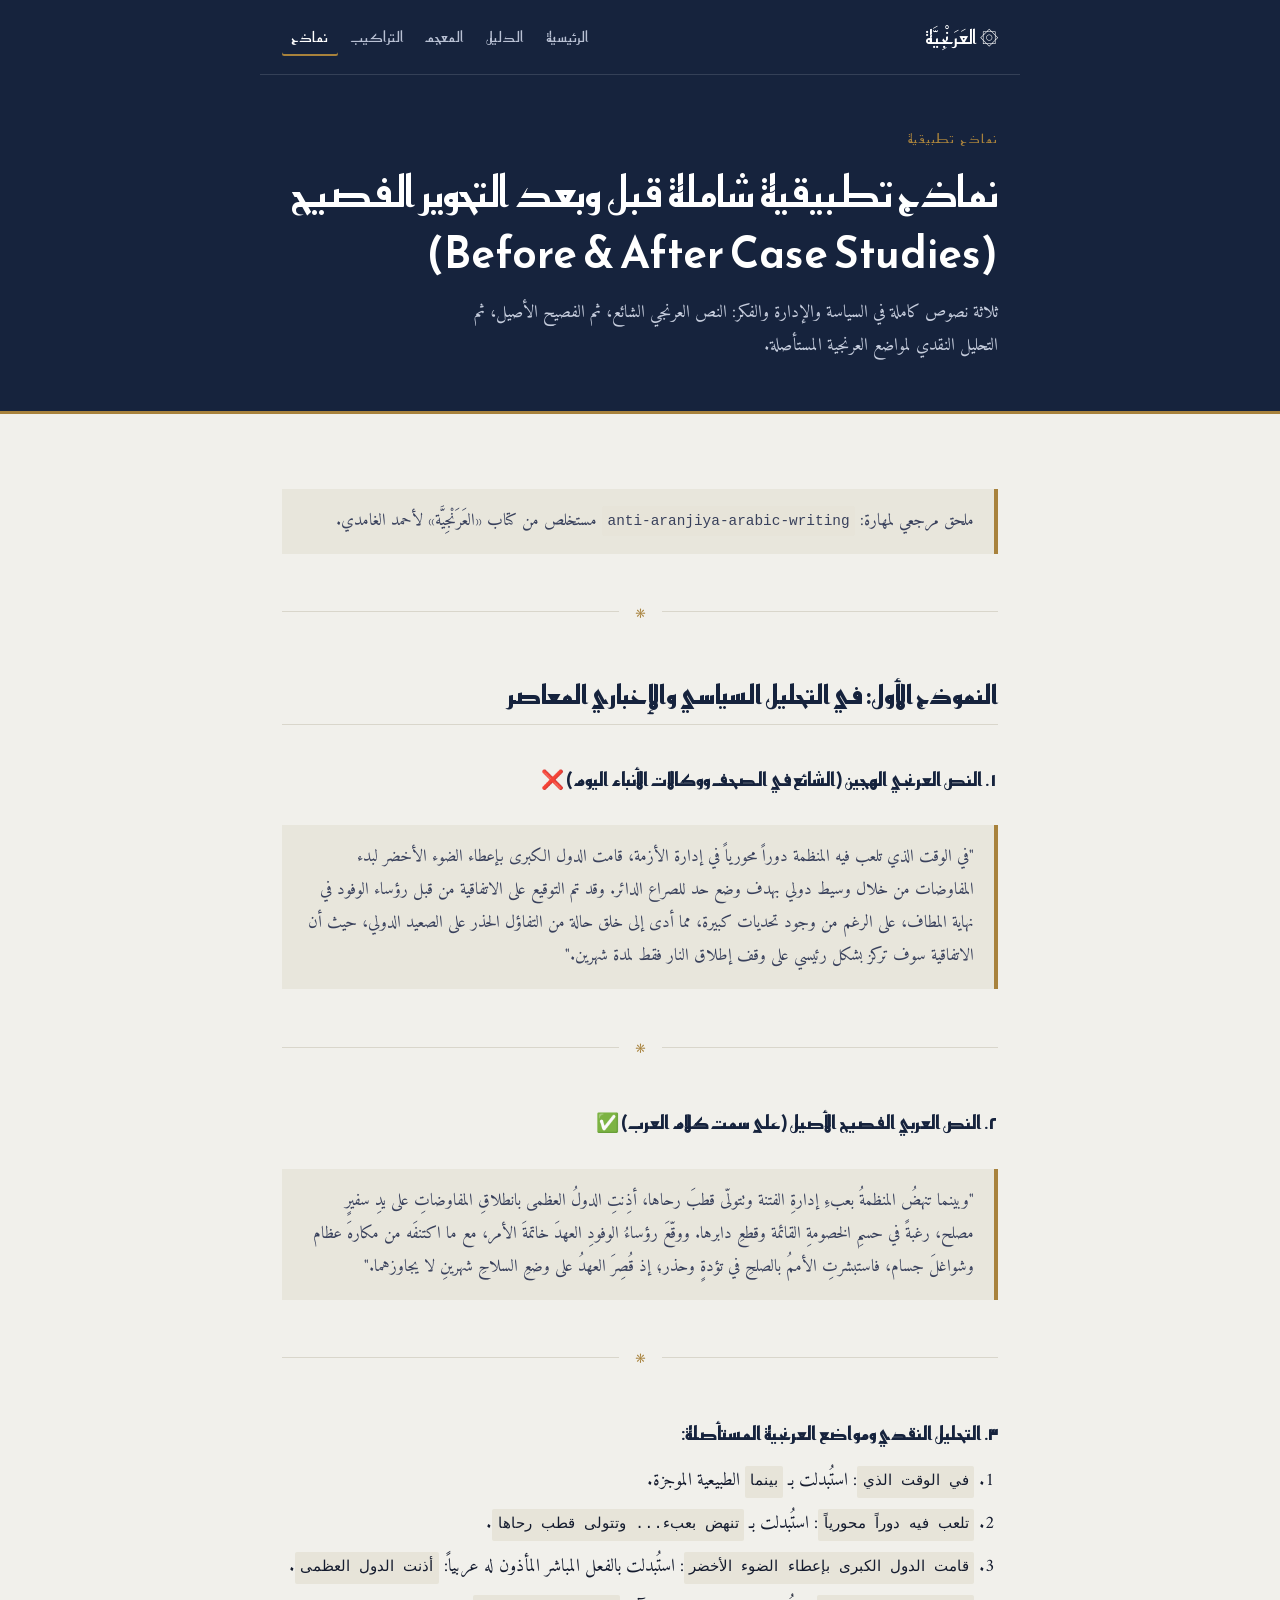
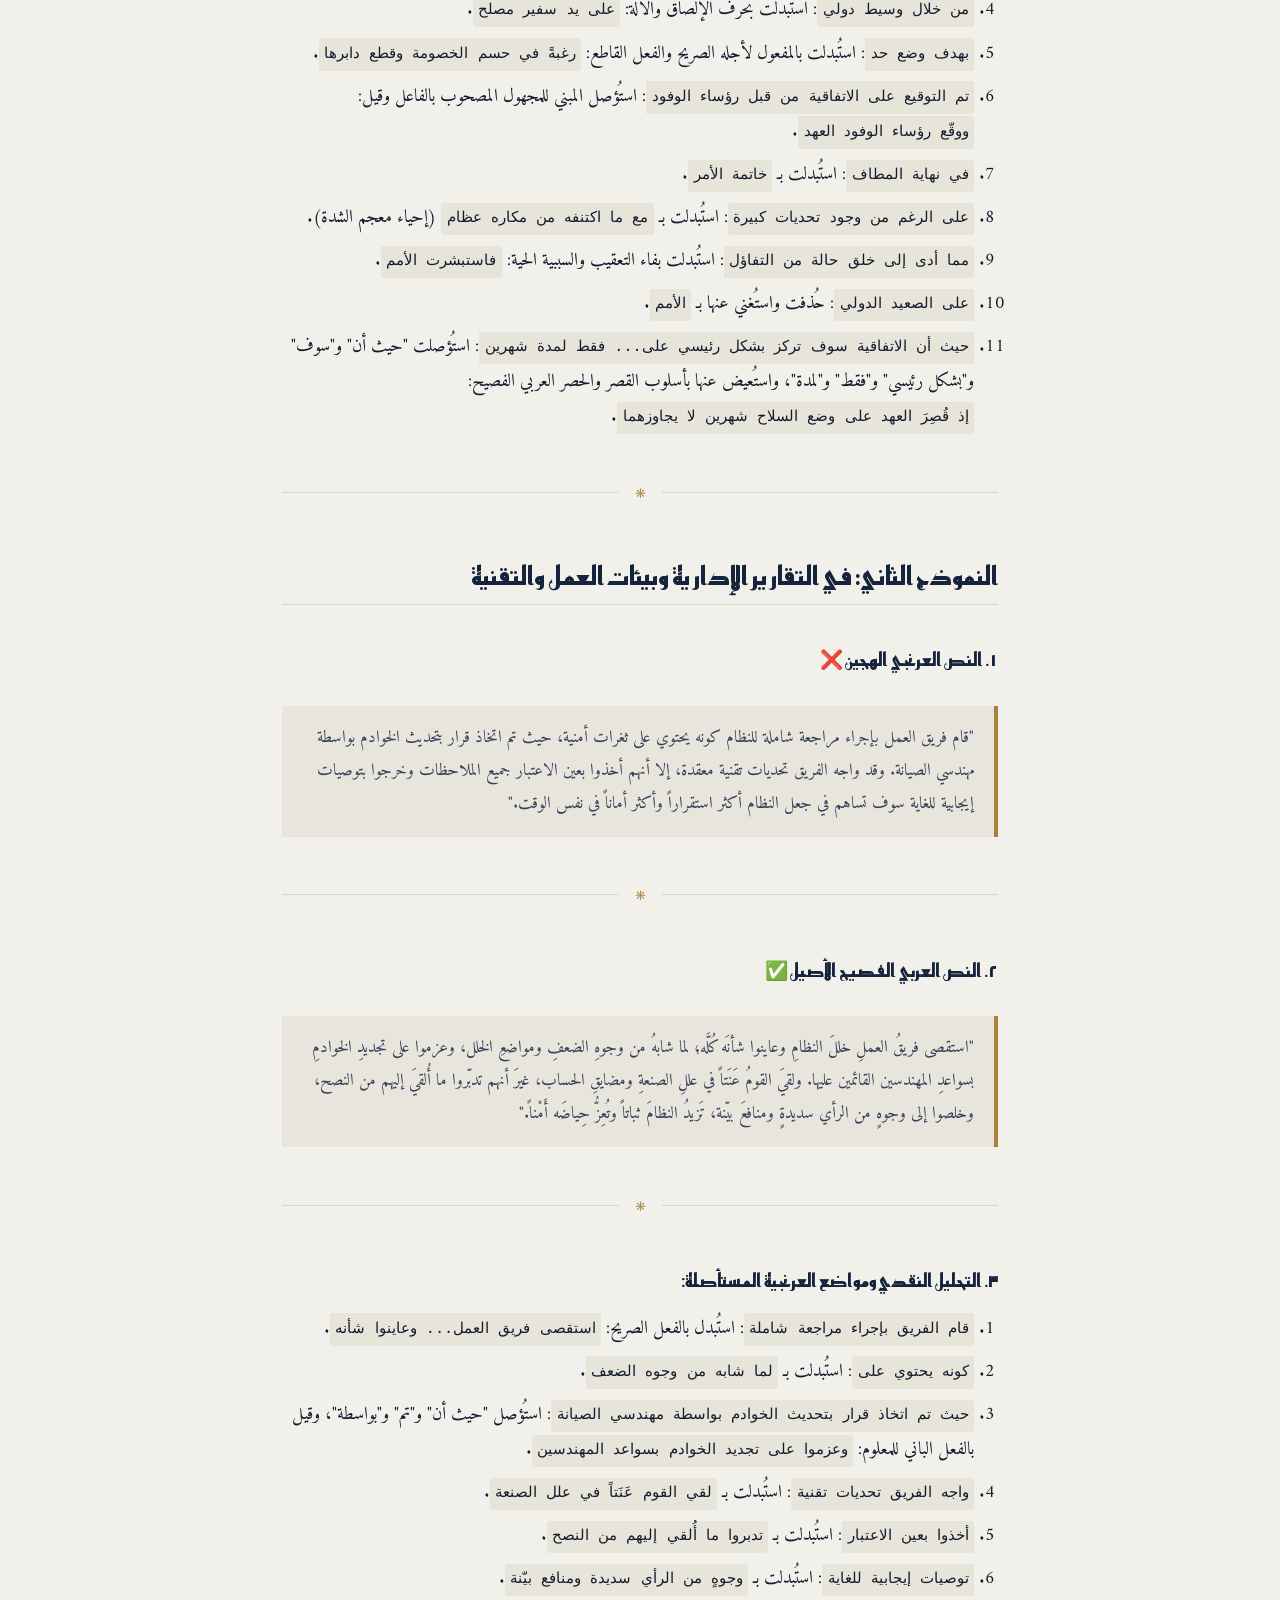
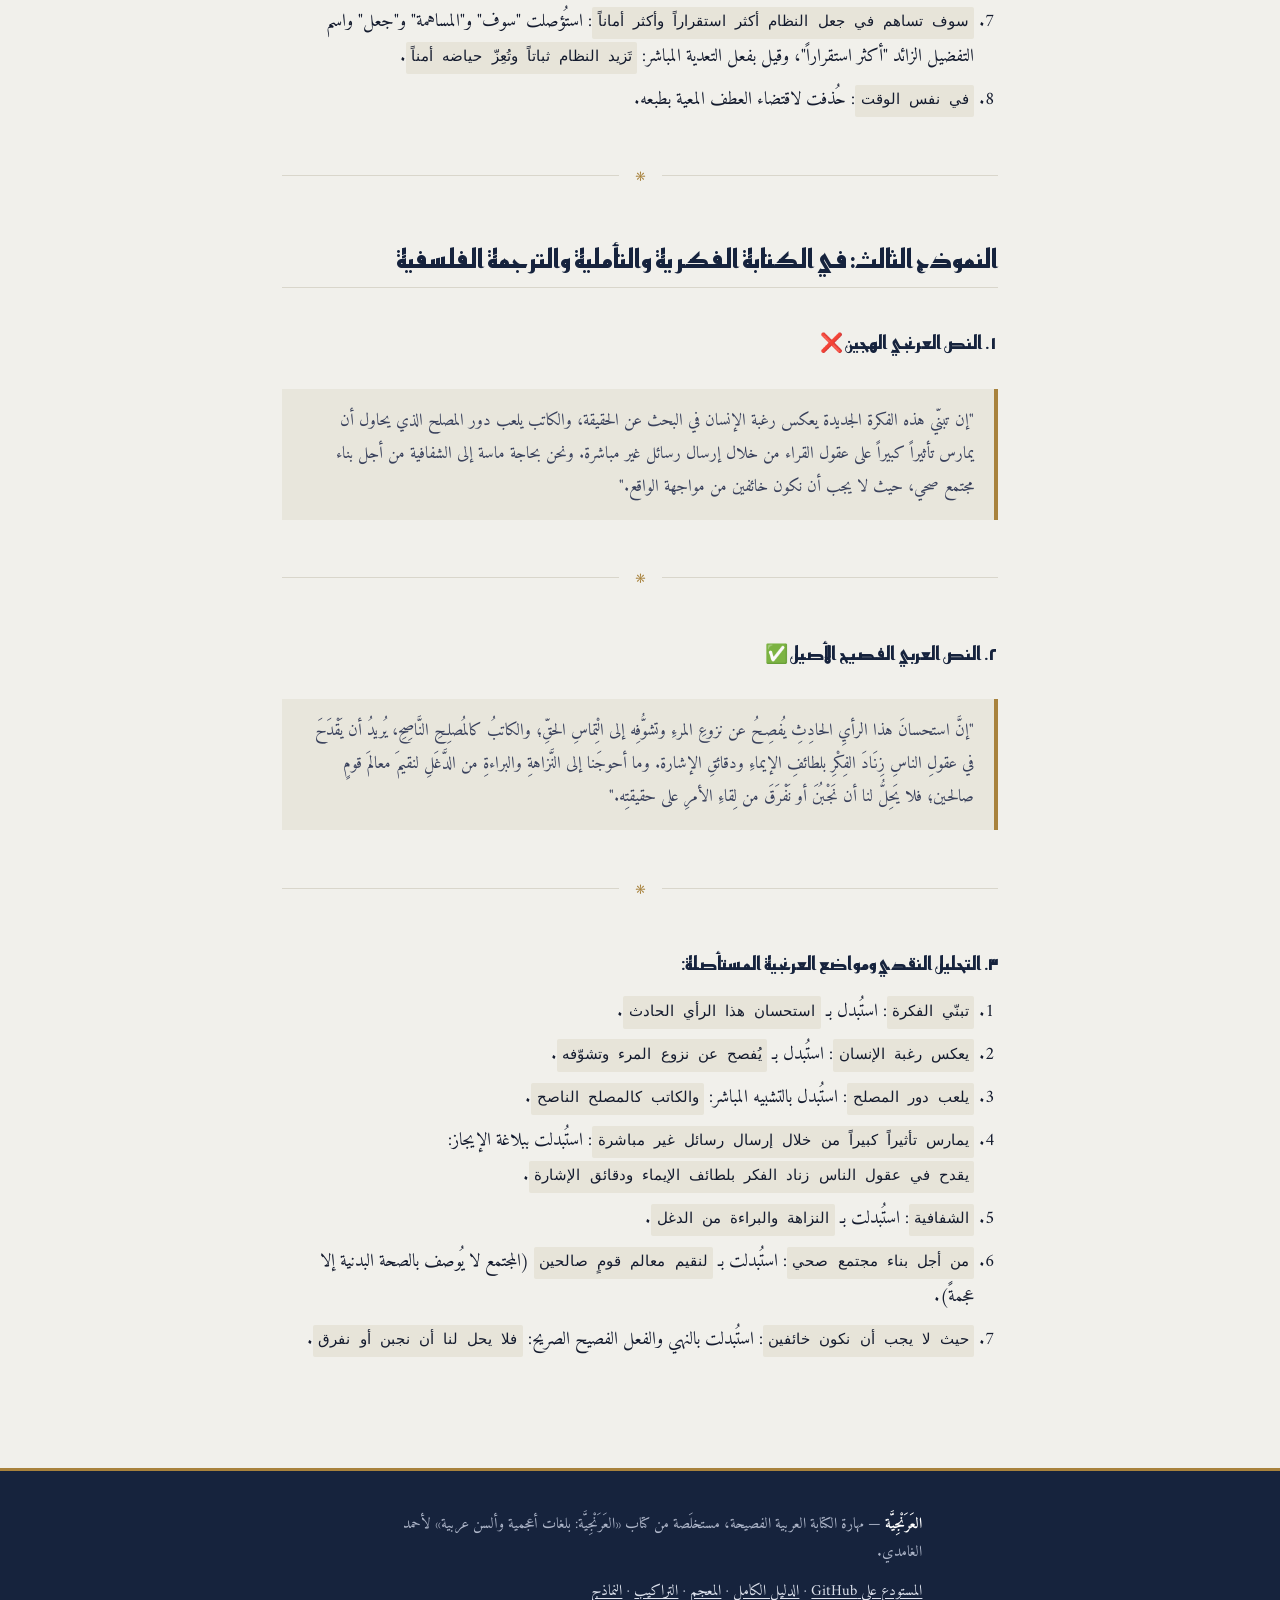
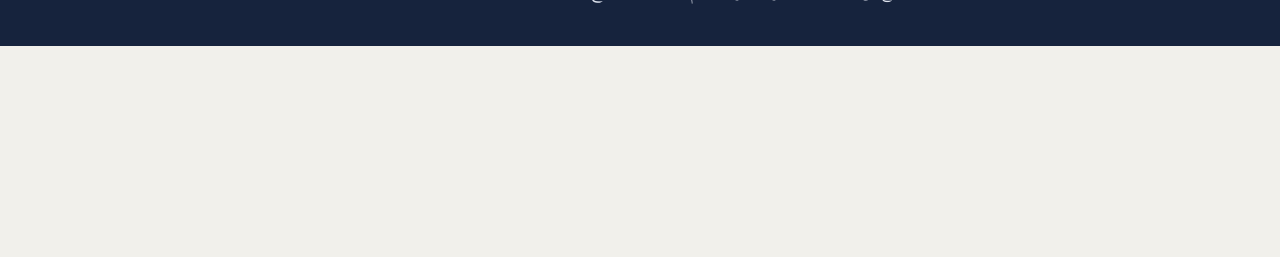
==== docs/before-after.html @ 6b15a84c "feat: add GitHub Pages reference site under docs/ for search discovery Adds index, guide, vocabulary" ====
<!DOCTYPE html>
<html lang="ar" dir="rtl">
<head>
<meta charset="utf-8">
<meta name="viewport" content="width=device-width, initial-scale=1">
<title>نماذج قبل وبعد: تحرير النص العربي من العرنجية</title>
<meta name="description" content="ثلاثة نماذج تطبيقية كاملة — في التحليل السياسي، والتقارير الإدارية، والكتابة الفكرية — تعرض النص العرنجي ثم الفصيح ثم التحليل النقدي لمواضع العرنجية.">
<link rel="canonical" href="https://specailm5.github.io/anti-aranjiya-skill/before-after.html">
<meta name="robots" content="index,follow,max-snippet:-1,max-image-preview:large">
<meta name="author" content="Saif hassan">
<meta property="og:type" content="article">
<meta property="og:site_name" content="العَرَنْجِيَّة — مهارة الكتابة العربية الفصيحة">
<meta property="og:locale" content="ar_AR">
<meta property="og:title" content="نماذج قبل وبعد: تحرير النص العربي من العرنجية">
<meta property="og:description" content="ثلاثة نماذج تطبيقية كاملة — في التحليل السياسي، والتقارير الإدارية، والكتابة الفكرية — تعرض النص العرنجي ثم الفصيح ثم التحليل النقدي لمواضع العرنجية.">
<meta property="og:url" content="https://specailm5.github.io/anti-aranjiya-skill/before-after.html">
<meta name="twitter:card" content="summary">
<meta name="twitter:title" content="نماذج قبل وبعد: تحرير النص العربي من العرنجية">
<meta name="twitter:description" content="ثلاثة نماذج تطبيقية كاملة — في التحليل السياسي، والتقارير الإدارية، والكتابة الفكرية — تعرض النص العرنجي ثم الفصيح ثم التحليل النقدي لمواضع العرنجية.">
<link rel="icon" href="favicon.svg" type="image/svg+xml">
<link rel="preconnect" href="https://fonts.googleapis.com">
<link rel="preconnect" href="https://fonts.gstatic.com" crossorigin>
<link rel="stylesheet" href="https://fonts.googleapis.com/css2?family=Amiri:ital,wght@0,400;0,700;1,400&family=Reem+Kufi:wght@400;600&display=swap">
<link rel="stylesheet" href="style.css">
<script type="application/ld+json">{"@context":"https://schema.org","@graph":[{"@type":"Article","@id":"https://specailm5.github.io/anti-aranjiya-skill/before-after.html#article","headline":"نماذج تطبيقية شاملة قبل وبعد التحوير الفصيح (Before &amp; After Case Studies)","description":"نماذج تطبيقية قبل وبعد التحوير الفصيح.","inLanguage":"ar","isPartOf":{"@id":"https://specailm5.github.io/anti-aranjiya-skill/#site"},"mainEntityOfPage":"https://specailm5.github.io/anti-aranjiya-skill/before-after.html","author":{"@type":"Person","name":"Saif hassan"},"about":["العرنجية","Arabic writing","Arabic calques"]},{"@type":"BreadcrumbList","itemListElement":[{"@type":"ListItem","position":1,"name":"الرئيسية","item":"https://specailm5.github.io/anti-aranjiya-skill/"},{"@type":"ListItem","position":2,"name":"نماذج","item":"https://specailm5.github.io/anti-aranjiya-skill/before-after.html"}]}]}</script>
</head>
<body>
<a class="skip" href="#main">تخطَّ إلى المتن</a>
<header class="top">
<div class="wrap bar">
<a class="brand" href="index.html">۞ العَرَنْجِيَّة</a>
<nav>
<a href="index.html">الرئيسية</a>
<a href="guide.html">الدليل</a>
<a href="vocabulary.html">المعجم</a>
<a href="stylistic-patterns.html">التراكيب</a>
<a href="before-after.html" aria-current="page">نماذج</a>
</nav>
</div>
<div class="wrap hero">
<p class="eyebrow">نماذج تطبيقية</p>
<h1>نماذج تطبيقية شاملة قبل وبعد التحوير الفصيح (Before &amp; After Case Studies)</h1>
<p class="lede">ثلاثة نصوص كاملة في السياسة والإدارة والفكر: النص العرنجي الشائع، ثم الفصيح الأصيل، ثم التحليل النقدي لمواضع العرنجية المستأصلة.</p>
</div>
</header>
<main id="main">
<div class="wrap">
<div class="prose"><blockquote>ملحق مرجعي لمهارة: <code>anti-aranjiya-arabic-writing</code> مستخلص من كتاب «العَرَنْجِيَّة» لأحمد الغامدي.</blockquote>
<div class="orn" aria-hidden="true">۞</div>
<h2 id="النموذج-الأول-في-التحليل-السياسي-والإخباري-المعاصر">النموذج الأول: في التحليل السياسي والإخباري المعاصر</h2>
<h3 id="١-النص-العرنجي-الهجين-الشائع-في-الصحف-ووكالات-الأنباء-اليوم">١. النص العرنجي الهجين (الشائع في الصحف ووكالات الأنباء اليوم) ❌</h3>
<blockquote>&quot;في الوقت الذي تلعب فيه المنظمة دوراً محورياً في إدارة الأزمة، قامت الدول الكبرى بإعطاء الضوء الأخضر لبدء المفاوضات من خلال وسيط دولي بهدف وضع حد للصراع الدائر. وقد تم التوقيع على الاتفاقية من قبل رؤساء الوفود في نهاية المطاف، على الرغم من وجود تحديات كبيرة، مما أدى إلى خلق حالة من التفاؤل الحذر على الصعيد الدولي، حيث أن الاتفاقية سوف تركز بشكل رئيسي على وقف إطلاق النار فقط لمدة شهرين.&quot;</blockquote>
<div class="orn" aria-hidden="true">۞</div>
<h3 id="٢-النص-العربي-الفصيح-الأصيل-على-سمت-كلام-العرب">٢. النص العربي الفصيح الأصيل (على سمت كلام العرب) ✅</h3>
<blockquote>&quot;وبينما تنهضُ المنظمةُ بعبءِ إدارةِ الفتنة وتتولّى قطبَ رحاها، أذِنتِ الدولُ العظمى بانطلاقِ المفاوضاتِ على يدِ سفيرٍ مصلح، رغبةً في حسمِ الخصومةِ القائمة وقطعِ دابرها. ووقّعَ رؤساءُ الوفودِ العهدَ خاتمةَ الأمر، مع ما اكتنفَه من مكارهَ عظام وشواغلَ جسام، فاستبشرتِ الأممُ بالصلحِ في تؤدةٍ وحذر؛ إذ قُصِرَ العهدُ على وضعِ السلاحِ شهرينِ لا يجاوزهما.&quot;</blockquote>
<div class="orn" aria-hidden="true">۞</div>
<h3 id="٣-التحليل-النقدي-ومواضع-العرنجية-المستأصلة">٣. التحليل النقدي ومواضع العرنجية المستأصلة:</h3>
<ol><li><code>في الوقت الذي</code>: استُبدلت بـ <code>بينما</code> الطبيعية الموجزة.</li><li><code>تلعب فيه دوراً محورياً</code>: استُبدلت بـ <code>تنهض بعبء... وتتولى قطب رحاها</code>.</li><li><code>قامت الدول الكبرى بإعطاء الضوء الأخضر</code>: استُبدلت بالفعل المباشر المأذون له عربياً: <code>أذنت الدول العظمى</code>.</li><li><code>من خلال وسيط دولي</code>: استُبدلت بحرف الإلصاق والآلة: <code>على يد سفير مصلح</code>.</li><li><code>بهدف وضع حد</code>: استُبدلت بالمفعول لأجله الصريح والفعل القاطع: <code>رغبةً في حسم الخصومة وقطع دابرها</code>.</li><li><code>تم التوقيع على الاتفاقية من قبل رؤساء الوفود</code>: استُؤصل المبني للمجهول المصحوب بالفاعل وقيل: <code>ووقّع رؤساء الوفود العهد</code>.</li><li><code>في نهاية المطاف</code>: استُبدلت بـ <code>خاتمة الأمر</code>.</li><li><code>على الرغم من وجود تحديات كبيرة</code>: استُبدلت بـ <code>مع ما اكتنفه من مكاره عظام</code> (إحياء معجم الشدة).</li><li><code>مما أدى إلى خلق حالة من التفاؤل</code>: استُبدلت بفاء التعقيب والسببية الحية: <code>فاستبشرت الأمم</code>.</li><li><code>على الصعيد الدولي</code>: حُذفت واستُغني عنها بـ <code>الأمم</code>.</li><li><code>حيث أن الاتفاقية سوف تركز بشكل رئيسي على... فقط لمدة شهرين</code>: استُؤصلت &quot;حيث أن&quot; و&quot;سوف&quot; و&quot;بشكل رئيسي&quot; و&quot;فقط&quot; و&quot;لمدة&quot;، واستُعيض عنها بأسلوب القصر والحصر العربي الفصيح: <code>إذ قُصِرَ العهد على وضع السلاح شهرين لا يجاوزهما</code>.</li></ol>
<div class="orn" aria-hidden="true">۞</div>
<h2 id="النموذج-الثاني-في-التقارير-الإدارية-وبيئات-العمل-والتقنية">النموذج الثاني: في التقارير الإدارية وبيئات العمل والتقنية</h2>
<h3 id="١-النص-العرنجي-الهجين">١. النص العرنجي الهجين ❌</h3>
<blockquote>&quot;قام فريق العمل بإجراء مراجعة شاملة للنظام كونه يحتوي على ثغرات أمنية، حيث تم اتخاذ قرار بتحديث الخوادم بواسطة مهندسي الصيانة. وقد واجه الفريق تحديات تقنية معقدة، إلا أنهم أخذوا بعين الاعتبار جميع الملاحظات وخرجوا بتوصيات إيجابية للغاية سوف تساهم في جعل النظام أكثر استقراراً وأكثر أماناً في نفس الوقت.&quot;</blockquote>
<div class="orn" aria-hidden="true">۞</div>
<h3 id="٢-النص-العربي-الفصيح-الأصيل">٢. النص العربي الفصيح الأصيل ✅</h3>
<blockquote>&quot;استقصى فريقُ العملِ خللَ النظامِ وعاينوا شأنَه كُلَّه؛ لما شابهُ من وجوهِ الضعفِ ومواضعِ الخلل، وعزموا على تجديدِ الخوادمِ بسواعدِ المهندسين القائمين عليها. ولقيَ القومُ عَنَتاً في عللِ الصنعةِ ومضايقِ الحساب، غيرَ أنهم تدبّروا ما أُلقيَ إليهم من النصح، وخلصوا إلى وجوهٍ من الرأي سديدةٍ ومنافعَ بيّنة، تَزيدُ النظامَ ثباتاً وتُعِزُّ حِياضَه أَمْناً.&quot;</blockquote>
<div class="orn" aria-hidden="true">۞</div>
<h3 id="٣-التحليل-النقدي-ومواضع-العرنجية-المستأصلة-2">٣. التحليل النقدي ومواضع العرنجية المستأصلة:</h3>
<ol><li><code>قام الفريق بإجراء مراجعة شاملة</code>: استُبدل بالفعل الصريح: <code>استقصى فريق العمل... وعاينوا شأنه</code>.</li><li><code>كونه يحتوي على</code>: استُبدلت بـ <code>لما شابه من وجوه الضعف</code>.</li><li><code>حيث تم اتخاذ قرار بتحديث الخوادم بواسطة مهندسي الصيانة</code>: استُؤصل &quot;حيث أن&quot; و&quot;تم&quot; و&quot;بواسطة&quot;، وقيل بالفعل الباني للمعلوم: <code>وعزموا على تجديد الخوادم بسواعد المهندسين</code>.</li><li><code>واجه الفريق تحديات تقنية</code>: استُبدلت بـ <code>لقي القوم عَنَتاً في علل الصنعة</code>.</li><li><code>أخذوا بعين الاعتبار</code>: استُبدلت بـ <code>تدبروا ما أُلقي إليهم من النصح</code>.</li><li><code>توصيات إيجابية للغاية</code>: استُبدلت بـ <code>وجوهٍ من الرأي سديدة ومنافع بيّنة</code>.</li><li><code>سوف تساهم في جعل النظام أكثر استقراراً وأكثر أماناً</code>: استُؤصلت &quot;سوف&quot; و&quot;المساهمة&quot; و&quot;جعل&quot; واسم التفضيل الزائد &quot;أكثر استقراراً&quot;، وقيل بفعل التعدية المباشر: <code>تَزيد النظام ثباتاً وتُعِزّ حياضه أمناً</code>.</li><li><code>في نفس الوقت</code>: حُذفت لاقتضاء العطف المعية بطبعه.</li></ol>
<div class="orn" aria-hidden="true">۞</div>
<h2 id="النموذج-الثالث-في-الكتابة-الفكرية-والتأملية-والترجمة-الفلسفي">النموذج الثالث: في الكتابة الفكرية والتأملية والترجمة الفلسفية</h2>
<h3 id="١-النص-العرنجي-الهجين-2">١. النص العرنجي الهجين ❌</h3>
<blockquote>&quot;إن تبنّي هذه الفكرة الجديدة يعكس رغبة الإنسان في البحث عن الحقيقة، والكاتب يلعب دور المصلح الذي يحاول أن يمارس تأثيراً كبيراً على عقول القراء من خلال إرسال رسائل غير مباشرة. ونحن بحاجة ماسة إلى الشفافية من أجل بناء مجتمع صحي، حيث لا يجب أن نكون خائفين من مواجهة الواقع.&quot;</blockquote>
<div class="orn" aria-hidden="true">۞</div>
<h3 id="٢-النص-العربي-الفصيح-الأصيل-2">٢. النص العربي الفصيح الأصيل ✅</h3>
<blockquote>&quot;إنَّ استحسانَ هذا الرأيِ الحادِثِ يُفصِحُ عن نزوعِ المرءِ وتشوُّفِه إلى الْتِماسِ الحقِّ؛ والكاتبُ كالمُصلِحِ النَّاصِحِ، يُريدُ أن يَقْدَحَ في عقولِ الناسِ زِنَادَ الفِكْرِ بلطائفِ الإيماءِ ودقائقِ الإشارة. وما أحوجَنا إلى النَّزاهةِ والبراءةِ من الدَّغَلِ لنقيمَ معالمَ قومٍ صالحين؛ فلا يَحِلُّ لنا أن نَجْبُنَ أو نَفْرَقَ من لِقاءِ الأمرِ على حقيقتِه.&quot;</blockquote>
<div class="orn" aria-hidden="true">۞</div>
<h3 id="٣-التحليل-النقدي-ومواضع-العرنجية-المستأصلة-3">٣. التحليل النقدي ومواضع العرنجية المستأصلة:</h3>
<ol><li><code>تبنّي الفكرة</code>: استُبدل بـ <code>استحسان هذا الرأي الحادث</code>.</li><li><code>يعكس رغبة الإنسان</code>: استُبدل بـ <code>يُفصح عن نزوع المرء وتشوّفه</code>.</li><li><code>يلعب دور المصلح</code>: استُبدل بالتشبيه المباشر: <code>والكاتب كالمصلح الناصح</code>.</li><li><code>يمارس تأثيراً كبيراً من خلال إرسال رسائل غير مباشرة</code>: استُبدلت ببلاغة الإيجاز: <code>يقدح في عقول الناس زناد الفكر بلطائف الإيماء ودقائق الإشارة</code>.</li><li><code>الشفافية</code>: استُبدلت بـ <code>النزاهة والبراءة من الدغل</code>.</li><li><code>من أجل بناء مجتمع صحي</code>: استُبدلت بـ <code>لنقيم معالم قومٍ صالحين</code> (المجتمع لا يُوصف بالصحة البدنية إلا عجمةً).</li><li><code>حيث لا يجب أن نكون خائفين</code>: استُبدلت بالنهي والفعل الفصيح الصريح: <code>فلا يحل لنا أن نجبن أو نفرق</code>.</li></ol></div>
</div>
</main>
<footer>
<div class="wrap foot">
<p><strong>العَرَنْجِيَّة</strong> — مهارة الكتابة العربية الفصيحة، مستخلَصة من كتاب «العَرَنْجِيَّة: بلغات أعجمية وألسن عربية» لأحمد الغامدي.</p>
<p><a href="https://github.com/specailm5/anti-aranjiya-skill">المستودع على GitHub</a> · <a href="guide.html">الدليل الكامل</a> · <a href="vocabulary.html">المعجم</a> · <a href="stylistic-patterns.html">التراكيب</a> · <a href="before-after.html">النماذج</a></p>
</div>
</footer>
</body>
</html>
---- docs/style.css ----
:root{--ink:#141B2E;--ink2:#39415C;--paper:#F1F0EB;--card:#FBFAF6;--lapis:#16233D;--rubric:#9B2C22;--gold:#A8823C;--rule:#D9D6CB}
*,*::before,*::after{box-sizing:border-box}
html{-webkit-text-size-adjust:100%;scroll-behavior:smooth}
body{margin:0;background:var(--paper);color:var(--ink);font-family:'Amiri','Noto Naskh Arabic','Traditional Arabic',Georgia,serif;font-size:1.125rem;line-height:1.95}
.wrap{max-width:76ch;margin:0 auto;padding:0 1.35rem}
.top{background:var(--lapis);color:#E9ECF3;border-bottom:3px solid var(--gold)}
.bar{display:flex;align-items:center;justify-content:space-between;gap:1rem;flex-wrap:wrap;padding-top:1.15rem;padding-bottom:1.15rem;border-bottom:1px solid rgba(233,236,243,.14)}
.brand{font-family:'Reem Kufi',system-ui,sans-serif;font-size:1.2rem;color:#fff;text-decoration:none}
.bar nav{display:flex;gap:.15rem;flex-wrap:wrap}
.bar nav a{font-family:'Reem Kufi',system-ui,sans-serif;font-size:.9rem;color:#B9C1D4;text-decoration:none;padding:.3rem .6rem;border-radius:2px}
.bar nav a:hover{color:#fff;background:rgba(255,255,255,.09)}
.bar nav a[aria-current=page]{color:#fff;box-shadow:inset 0 -2px 0 var(--gold)}
.hero{padding:3.2rem 1.35rem 3rem}
.eyebrow{font-family:'Reem Kufi',system-ui,sans-serif;font-size:.78rem;letter-spacing:.14em;color:var(--gold);margin:0 0 .7rem;text-transform:uppercase}
.hero h1{font-family:'Reem Kufi',system-ui,sans-serif;font-size:clamp(1.7rem,4.4vw,2.7rem);line-height:1.4;margin:0 0 .8rem;color:#fff;font-weight:600}
.lede{font-size:1.1rem;color:#C6CDDD;margin:0;max-width:62ch;line-height:1.9}
.pair{display:flex;align-items:center;gap:1rem;flex-wrap:wrap;margin-top:1.9rem;font-size:clamp(1.15rem,2.6vw,1.5rem)}
.pair .side{display:inline-flex;align-items:center;gap:.55rem}
.pair del{color:#E9A79E;text-decoration-color:var(--rubric);text-decoration-thickness:2px}
.pair ins{color:#fff;font-weight:700;text-decoration:none}
.pair .arrow{color:var(--gold);font-size:1.15rem}
.tag{font-family:'Reem Kufi',system-ui,sans-serif;font-size:.64rem;letter-spacing:.09em;padding:.12rem .45rem;border:1px solid currentColor;border-radius:2px}
.tag-bad{color:#E9A79E}.tag-good{color:#D8C08A}
main{padding:3rem 0 1rem}
.prose h2,.titles h2{font-family:'Reem Kufi',system-ui,sans-serif;font-size:clamp(1.3rem,3vw,1.6rem);line-height:1.55;color:var(--lapis);margin:3rem 0 1.1rem;padding-bottom:.5rem;border-bottom:1px solid var(--rule)}
.prose h2:first-child{margin-top:0}
.prose h3{font-family:'Reem Kufi',system-ui,sans-serif;font-size:1.16rem;color:var(--lapis);margin:2.3rem 0 .7rem}
.prose h4{font-family:'Reem Kufi',system-ui,sans-serif;font-size:1rem;color:var(--ink2);margin:1.8rem 0 .5rem}
.prose p{margin:0 0 1.15rem}
.prose ul,.prose ol{margin:0 0 1.4rem;padding-inline-start:1.5rem}
.prose li{margin-bottom:.5rem}
blockquote{margin:1.7rem 0;padding:1rem 1.3rem;background:#E8E6DC;border-inline-start:4px solid var(--gold);color:var(--ink2);font-size:1.06rem}
blockquote p{margin:0}
.orn{display:flex;align-items:center;gap:1rem;color:var(--gold);margin:2.6rem 0;font-size:1.05rem}
.orn::before,.orn::after{content:'';height:1px;background:var(--rule);flex:1}
a{color:#1B3A6B;text-underline-offset:3px}a:hover{color:var(--rubric)}
.tw{overflow-x:auto;margin:1.8rem 0;border:1px solid var(--rule);background:var(--card)}
table{border-collapse:collapse;width:100%;font-size:1rem;line-height:1.75}
th{font-family:'Reem Kufi',system-ui,sans-serif;font-size:.84rem;font-weight:600;text-align:start;padding:.8rem 1rem;background:#EAE7DD;color:var(--lapis);border-bottom:2px solid var(--gold)}
td{padding:.75rem 1rem;border-bottom:1px solid var(--rule);vertical-align:top}
tbody tr:nth-child(even){background:rgba(20,27,46,.025)}
tbody td:first-child{border-inline-start:3px solid var(--rule)}
.t-wrong tbody td:first-child{color:#8E2A20;border-inline-start-color:var(--rubric)}
code{font-family:'Cascadia Mono',Consolas,'Courier New',monospace;font-size:.85em;background:#E7E4D9;padding:.08em .35em;border-radius:2px;direction:ltr;display:inline-block}
pre{background:var(--lapis);color:#E6E9F2;padding:1.1rem 1.2rem;overflow-x:auto;direction:ltr;text-align:left;border-inline-start:3px solid var(--gold);font-size:.9rem;line-height:1.7}
pre code{background:none;color:inherit;padding:0;display:block}
.cards{display:grid;grid-template-columns:repeat(auto-fit,minmax(215px,1fr));gap:1rem;margin:1.8rem 0}
.card{display:block;padding:1.15rem 1.25rem;background:var(--card);border:1px solid var(--rule);border-top:3px solid var(--gold);text-decoration:none;color:inherit;transition:transform .18s ease,box-shadow .18s ease}
.card:hover{transform:translateY(-2px);box-shadow:0 7px 20px rgba(20,27,46,.1);color:inherit}
.card h3{margin:0 0 .35rem;font-family:'Reem Kufi',system-ui,sans-serif;font-size:1rem;color:var(--lapis)}
.card p{margin:0;font-size:.92rem;color:var(--ink2);line-height:1.7}
.skip{position:absolute;inset-inline-start:-9999px}.skip:focus{inset-inline-start:1rem;top:.5rem;background:#fff;padding:.5rem .8rem;z-index:9}
.en{direction:ltr;text-align:left}
footer{background:var(--lapis);color:#AEB6C9;margin-top:4.5rem;padding:2.5rem 0;font-size:.95rem;border-top:3px solid var(--gold)}
footer strong{color:#fff}footer a{color:#DCE1EC}footer p{margin:0 0 .7rem;line-height:1.85}footer p:last-child{margin:0}
@media (prefers-reduced-motion:no-preference){.hero>*{animation:rise .55s cubic-bezier(.2,.7,.3,1) backwards}.hero>*:nth-child(2){animation-delay:.06s}.hero>*:nth-child(3){animation-delay:.12s}.hero>*:nth-child(4){animation-delay:.18s}}
@keyframes rise{from{opacity:0;transform:translateY(9px)}}
@media (max-width:640px){body{font-size:1.05rem}.hero{padding:2.3rem 1.35rem 2.2rem}table{font-size:.95rem}th,td{padding:.6rem .7rem}}
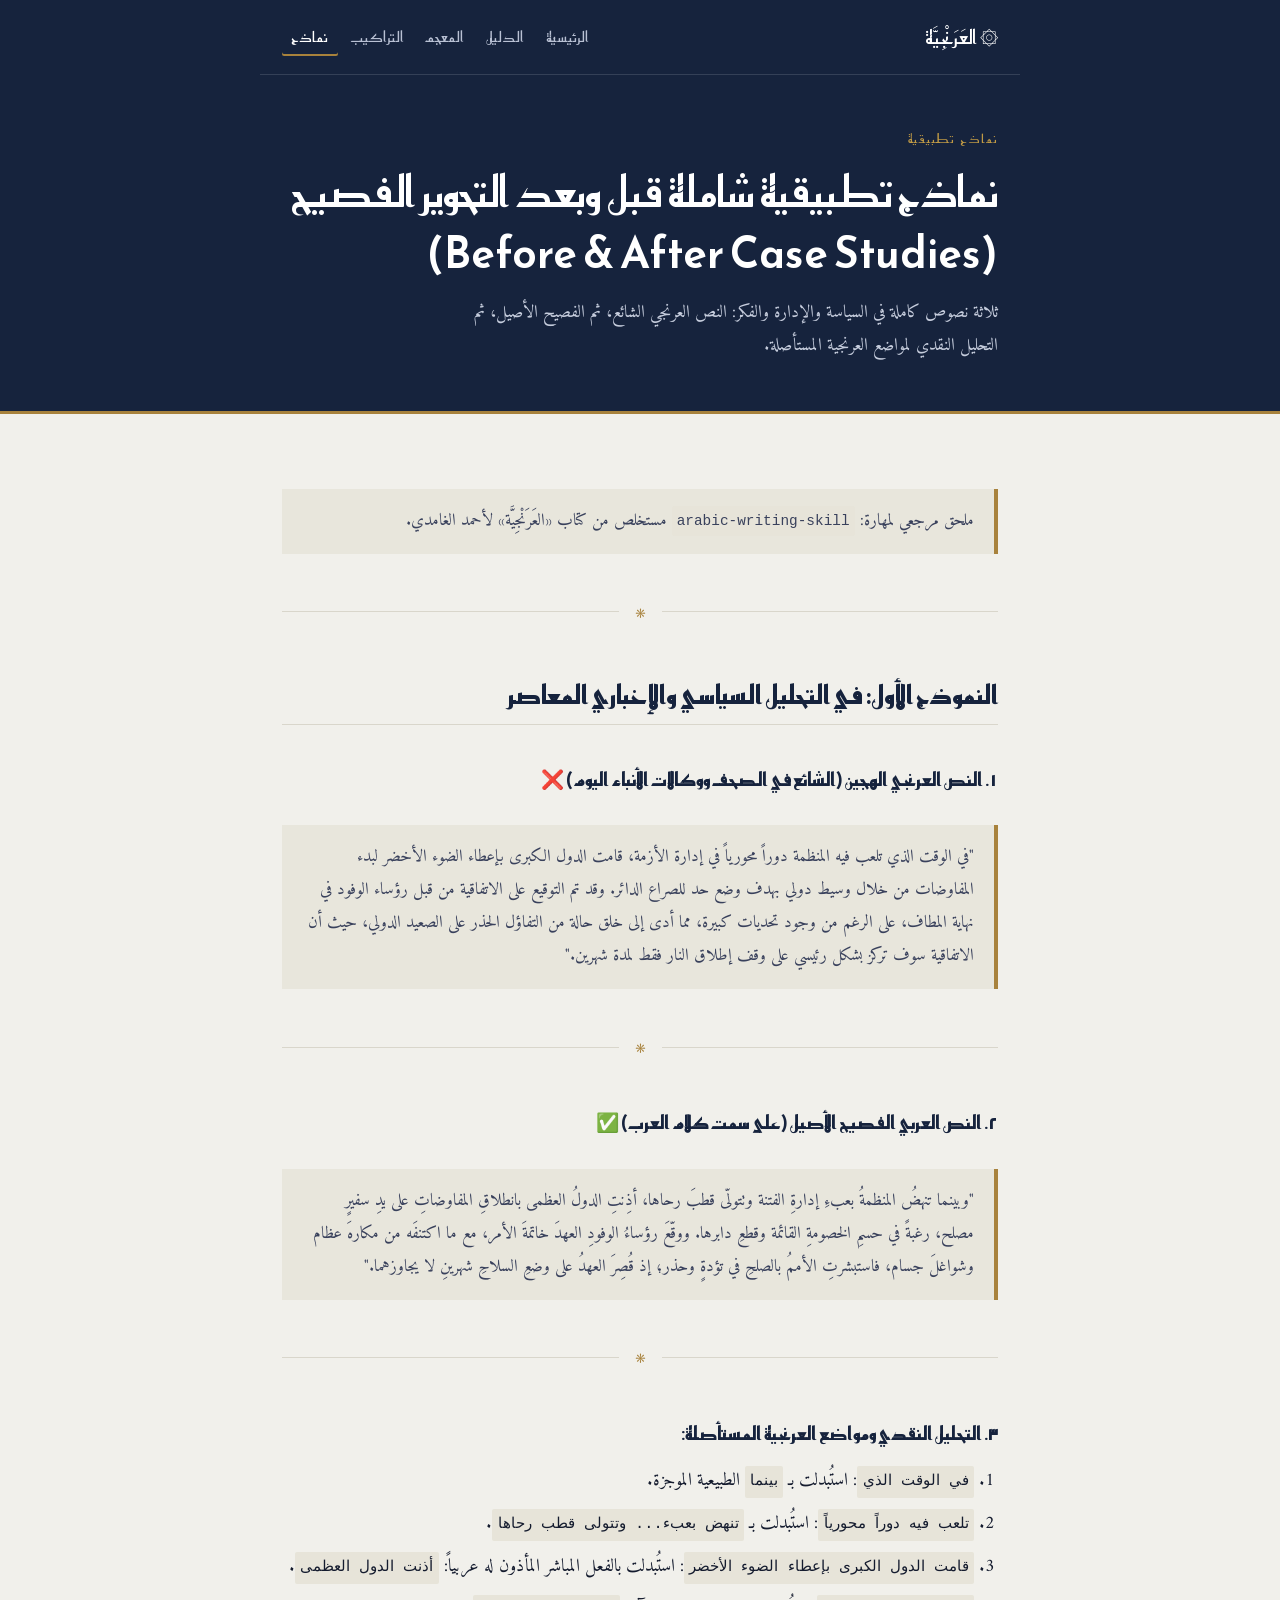
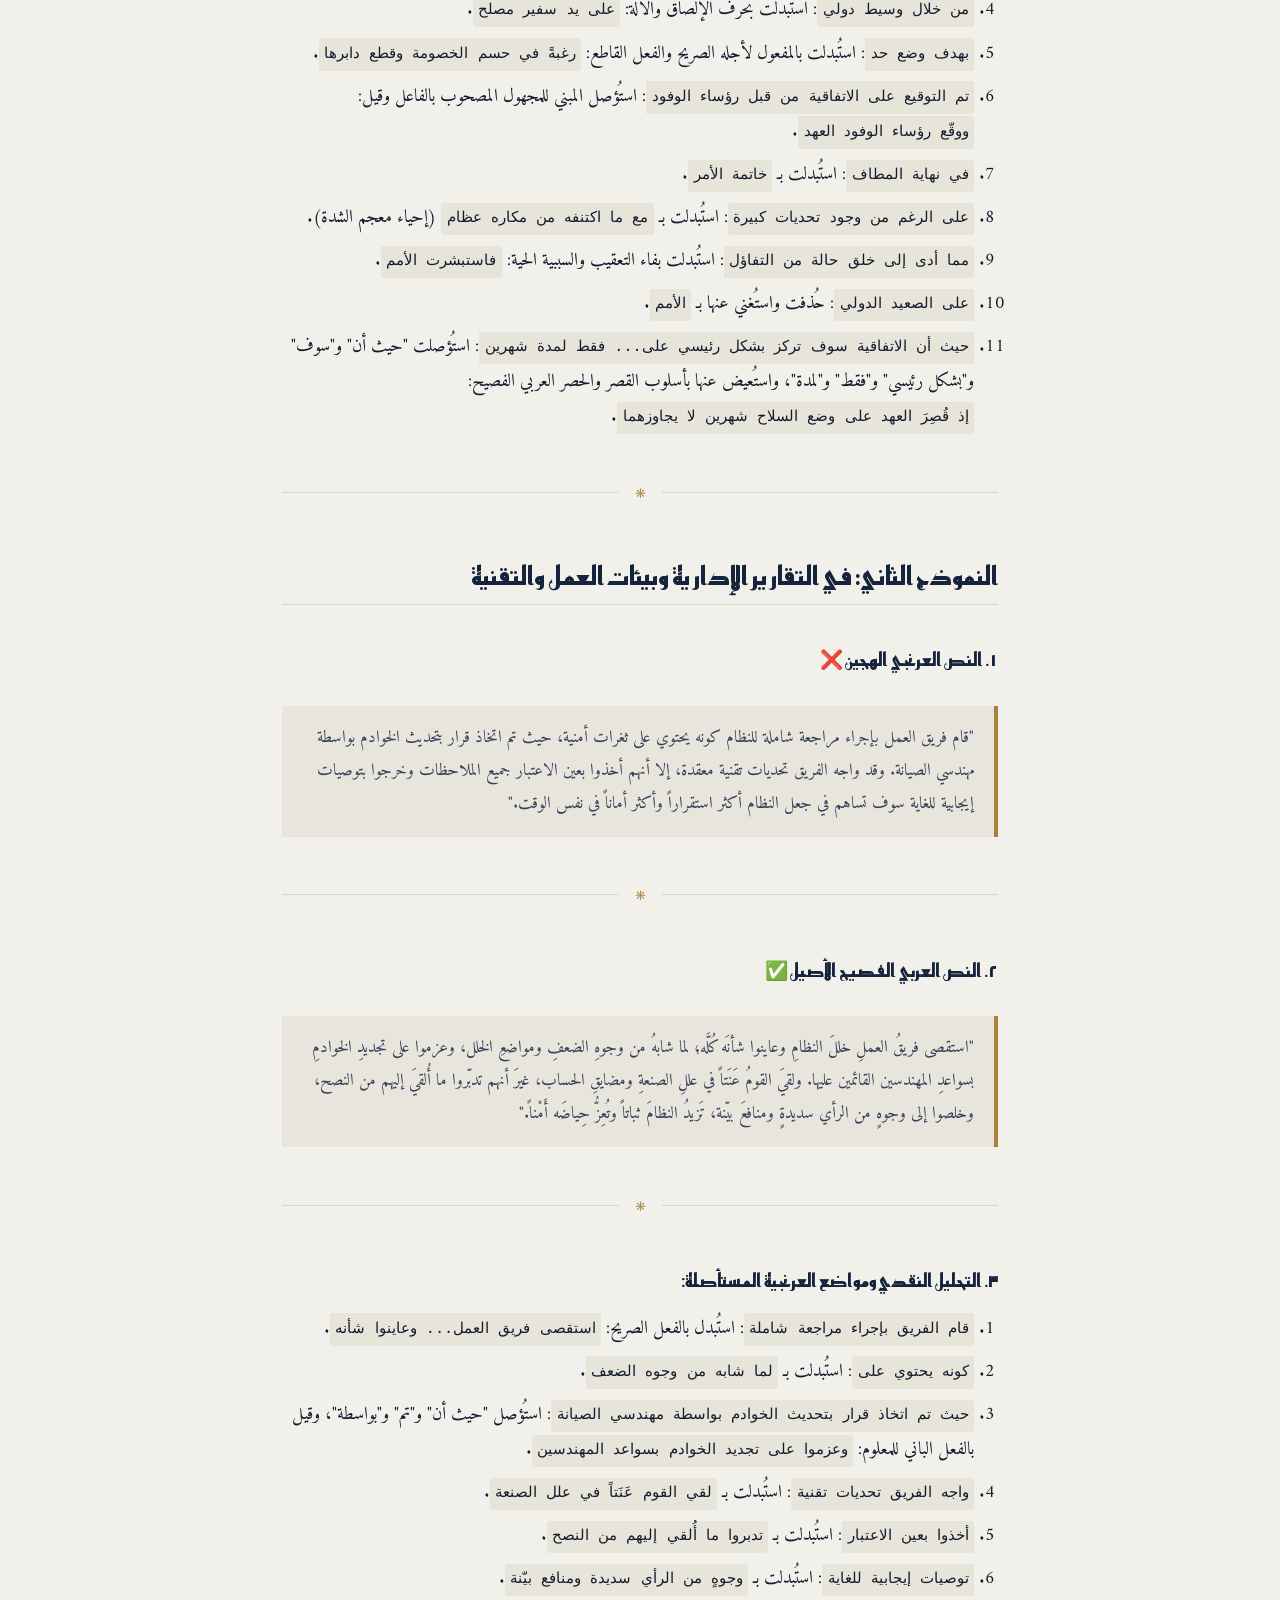
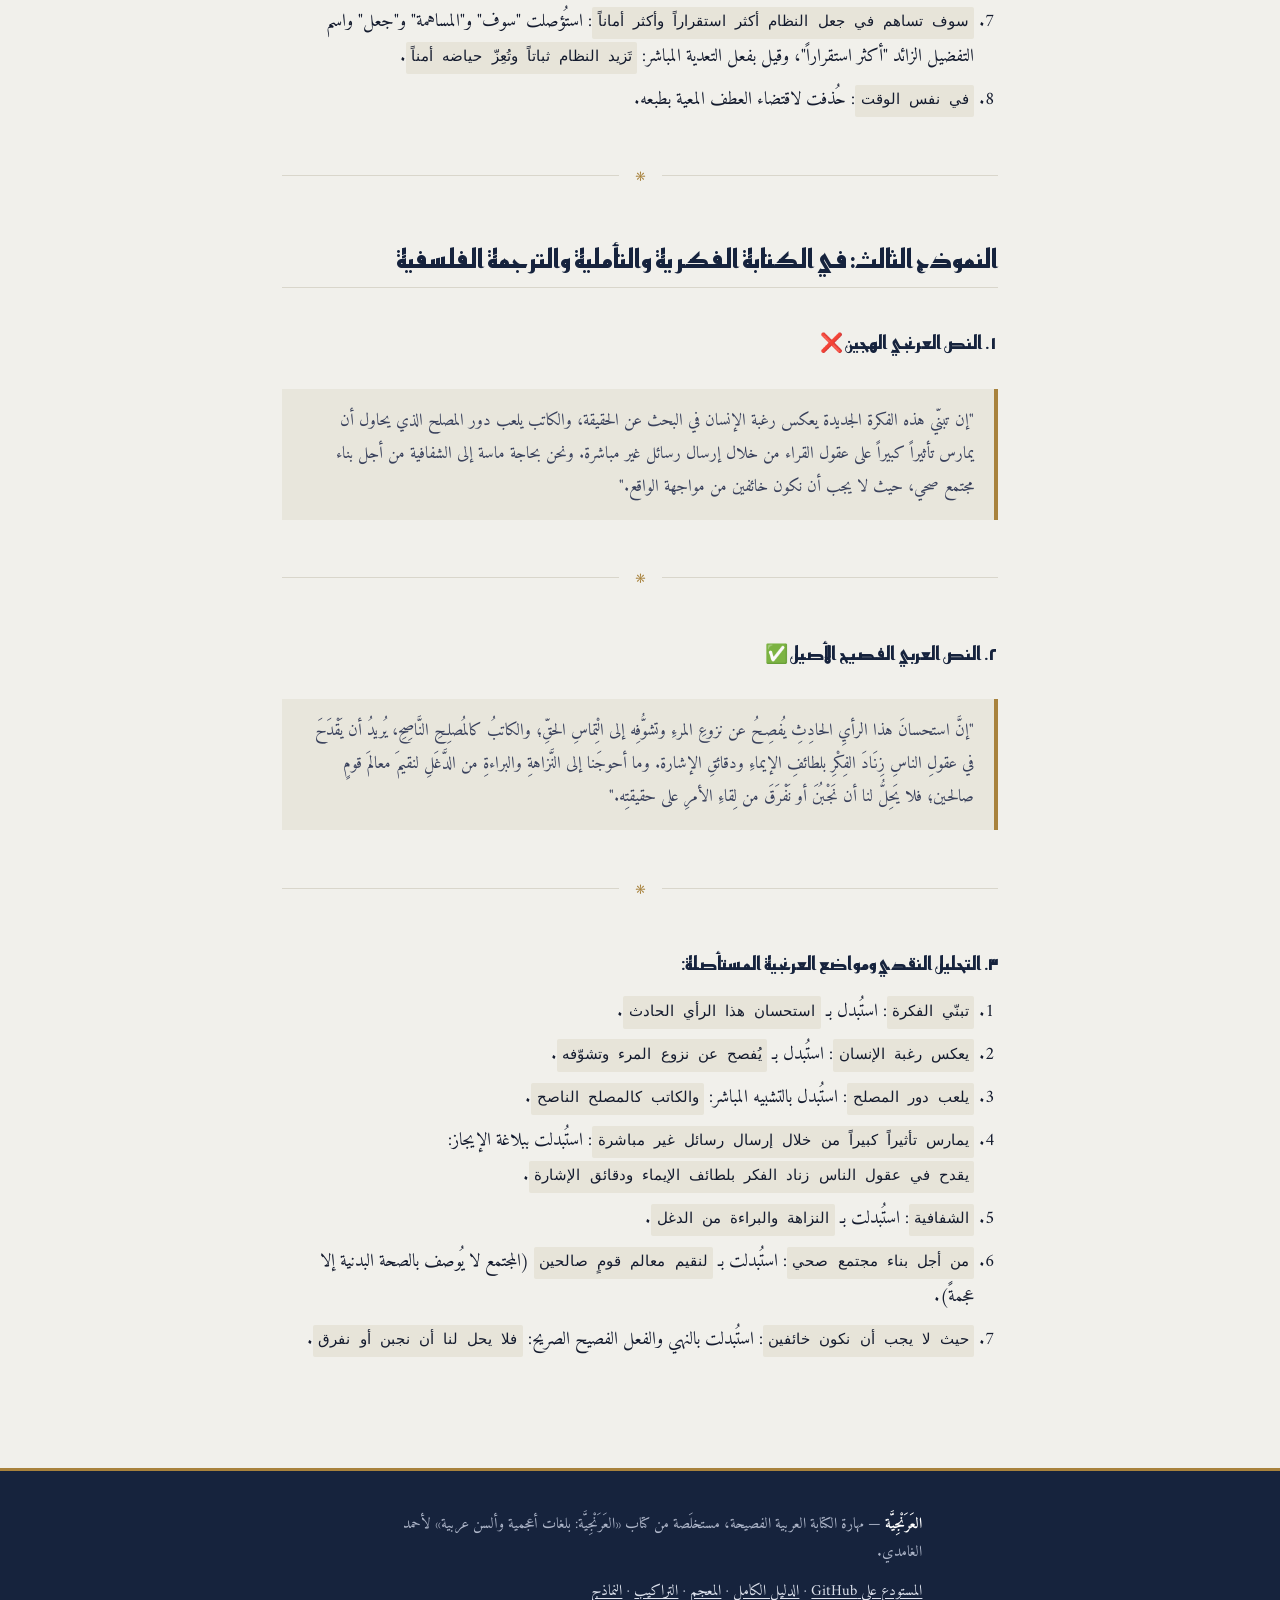
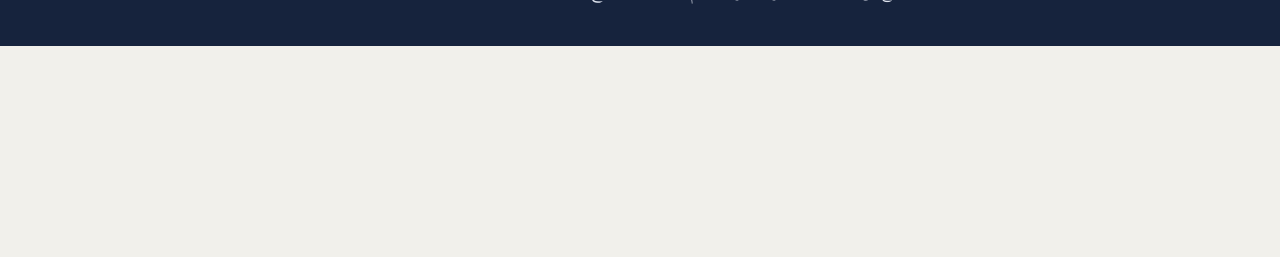
==== commit 173b6561: "chore: rename repo and skill to arabic-writing-skill Update skill identifier, folder names, install " ====
--- a/docs/before-after.html
+++ b/docs/before-after.html
@@ -5,7 +5,7 @@
 <meta name="viewport" content="width=device-width, initial-scale=1">
 <title>نماذج قبل وبعد: تحرير النص العربي من العرنجية</title>
 <meta name="description" content="ثلاثة نماذج تطبيقية كاملة — في التحليل السياسي، والتقارير الإدارية، والكتابة الفكرية — تعرض النص العرنجي ثم الفصيح ثم التحليل النقدي لمواضع العرنجية.">
-<link rel="canonical" href="https://specailm5.github.io/anti-aranjiya-skill/before-after.html">
+<link rel="canonical" href="https://specailm5.github.io/arabic-writing-skill/before-after.html">
 <meta name="robots" content="index,follow,max-snippet:-1,max-image-preview:large">
 <meta name="author" content="Saif hassan">
 <meta property="og:type" content="article">
@@ -13,16 +13,16 @@
 <meta property="og:locale" content="ar_AR">
 <meta property="og:title" content="نماذج قبل وبعد: تحرير النص العربي من العرنجية">
 <meta property="og:description" content="ثلاثة نماذج تطبيقية كاملة — في التحليل السياسي، والتقارير الإدارية، والكتابة الفكرية — تعرض النص العرنجي ثم الفصيح ثم التحليل النقدي لمواضع العرنجية.">
-<meta property="og:url" content="https://specailm5.github.io/anti-aranjiya-skill/before-after.html">
+<meta property="og:url" content="https://specailm5.github.io/arabic-writing-skill/before-after.html">
 <meta name="twitter:card" content="summary">
 <meta name="twitter:title" content="نماذج قبل وبعد: تحرير النص العربي من العرنجية">
 <meta name="twitter:description" content="ثلاثة نماذج تطبيقية كاملة — في التحليل السياسي، والتقارير الإدارية، والكتابة الفكرية — تعرض النص العرنجي ثم الفصيح ثم التحليل النقدي لمواضع العرنجية.">
 <link rel="icon" href="favicon.svg" type="image/svg+xml">
 <link rel="preconnect" href="https://fonts.googleapis.com">
 <link rel="preconnect" href="https://fonts.gstatic.com" crossorigin>
-<link rel="stylesheet" href="https://fonts.googleapis.com/css2?family=Amiri:ital,wght@0,400;0,700;1,400&family=Reem+Kufi:wght@400;600&display=swap">
+<link rel="stylesheet" href="https://fonts.googleapis.com/css2?family=Amiri:ital,wght@0,400;0,700;1,400&amp;family=Reem+Kufi:wght@400;600&amp;display=swap">
 <link rel="stylesheet" href="style.css">
-<script type="application/ld+json">{"@context":"https://schema.org","@graph":[{"@type":"Article","@id":"https://specailm5.github.io/anti-aranjiya-skill/before-after.html#article","headline":"نماذج تطبيقية شاملة قبل وبعد التحوير الفصيح (Before &amp; After Case Studies)","description":"نماذج تطبيقية قبل وبعد التحوير الفصيح.","inLanguage":"ar","isPartOf":{"@id":"https://specailm5.github.io/anti-aranjiya-skill/#site"},"mainEntityOfPage":"https://specailm5.github.io/anti-aranjiya-skill/before-after.html","author":{"@type":"Person","name":"Saif hassan"},"about":["العرنجية","Arabic writing","Arabic calques"]},{"@type":"BreadcrumbList","itemListElement":[{"@type":"ListItem","position":1,"name":"الرئيسية","item":"https://specailm5.github.io/anti-aranjiya-skill/"},{"@type":"ListItem","position":2,"name":"نماذج","item":"https://specailm5.github.io/anti-aranjiya-skill/before-after.html"}]}]}</script>
+<script type="application/ld+json">{"@context":"https://schema.org","@graph":[{"@type":"Article","@id":"https://specailm5.github.io/arabic-writing-skill/before-after.html#article","headline":"نماذج تطبيقية شاملة قبل وبعد التحوير الفصيح (Before &amp; After Case Studies)","description":"نماذج تطبيقية قبل وبعد التحوير الفصيح.","inLanguage":"ar","isPartOf":{"@id":"https://specailm5.github.io/arabic-writing-skill/#site"},"mainEntityOfPage":"https://specailm5.github.io/arabic-writing-skill/before-after.html","author":{"@type":"Person","name":"Saif hassan"},"about":["العرنجية","Arabic writing","Arabic calques"]},{"@type":"BreadcrumbList","itemListElement":[{"@type":"ListItem","position":1,"name":"الرئيسية","item":"https://specailm5.github.io/arabic-writing-skill/"},{"@type":"ListItem","position":2,"name":"نماذج","item":"https://specailm5.github.io/arabic-writing-skill/before-after.html"}]}]}</script>
 </head>
 <body>
 <a class="skip" href="#main">تخطَّ إلى المتن</a>
@@ -45,7 +45,7 @@
 </header>
 <main id="main">
 <div class="wrap">
-<div class="prose"><blockquote>ملحق مرجعي لمهارة: <code>anti-aranjiya-arabic-writing</code> مستخلص من كتاب «العَرَنْجِيَّة» لأحمد الغامدي.</blockquote>
+<div class="prose"><blockquote>ملحق مرجعي لمهارة: <code>arabic-writing-skill</code> مستخلص من كتاب «العَرَنْجِيَّة» لأحمد الغامدي.</blockquote>
 <div class="orn" aria-hidden="true">۞</div>
 <h2 id="النموذج-الأول-في-التحليل-السياسي-والإخباري-المعاصر">النموذج الأول: في التحليل السياسي والإخباري المعاصر</h2>
 <h3 id="١-النص-العرنجي-الهجين-الشائع-في-الصحف-ووكالات-الأنباء-اليوم">١. النص العرنجي الهجين (الشائع في الصحف ووكالات الأنباء اليوم) ❌</h3>
@@ -81,7 +81,7 @@
 <footer>
 <div class="wrap foot">
 <p><strong>العَرَنْجِيَّة</strong> — مهارة الكتابة العربية الفصيحة، مستخلَصة من كتاب «العَرَنْجِيَّة: بلغات أعجمية وألسن عربية» لأحمد الغامدي.</p>
-<p><a href="https://github.com/specailm5/anti-aranjiya-skill">المستودع على GitHub</a> · <a href="guide.html">الدليل الكامل</a> · <a href="vocabulary.html">المعجم</a> · <a href="stylistic-patterns.html">التراكيب</a> · <a href="before-after.html">النماذج</a></p>
+<p><a href="https://github.com/specailm5/arabic-writing-skill">المستودع على GitHub</a> · <a href="guide.html">الدليل الكامل</a> · <a href="vocabulary.html">المعجم</a> · <a href="stylistic-patterns.html">التراكيب</a> · <a href="before-after.html">النماذج</a></p>
 </div>
 </footer>
 </body>
--- a/docs/style.css
+++ b/docs/style.css
@@ -1,4 +1,4 @@
-:root{--ink:#141B2E;--ink2:#39415C;--paper:#F1F0EB;--card:#FBFAF6;--lapis:#16233D;--rubric:#9B2C22;--gold:#A8823C;--rule:#D9D6CB}
+:root{--ink:#141B2E;--ink2:#39415C;--paper:#F1F0EB;--card:#FBFAF6;--lapis:#16233D;--rubric:#9B2C22;--gold:#A8823C;--gold-ink:#C09A45;--rule:#D9D6CB}
 *,*::before,*::after{box-sizing:border-box}
 html{-webkit-text-size-adjust:100%;scroll-behavior:smooth}
 body{margin:0;background:var(--paper);color:var(--ink);font-family:'Amiri','Noto Naskh Arabic','Traditional Arabic',Georgia,serif;font-size:1.125rem;line-height:1.95}
@@ -11,14 +11,14 @@
 .bar nav a:hover{color:#fff;background:rgba(255,255,255,.09)}
 .bar nav a[aria-current=page]{color:#fff;box-shadow:inset 0 -2px 0 var(--gold)}
 .hero{padding:3.2rem 1.35rem 3rem}
-.eyebrow{font-family:'Reem Kufi',system-ui,sans-serif;font-size:.78rem;letter-spacing:.14em;color:var(--gold);margin:0 0 .7rem;text-transform:uppercase}
+.eyebrow{font-family:'Reem Kufi',system-ui,sans-serif;font-size:.78rem;letter-spacing:.14em;color:var(--gold-ink);margin:0 0 .7rem;text-transform:uppercase}
 .hero h1{font-family:'Reem Kufi',system-ui,sans-serif;font-size:clamp(1.7rem,4.4vw,2.7rem);line-height:1.4;margin:0 0 .8rem;color:#fff;font-weight:600}
 .lede{font-size:1.1rem;color:#C6CDDD;margin:0;max-width:62ch;line-height:1.9}
 .pair{display:flex;align-items:center;gap:1rem;flex-wrap:wrap;margin-top:1.9rem;font-size:clamp(1.15rem,2.6vw,1.5rem)}
 .pair .side{display:inline-flex;align-items:center;gap:.55rem}
 .pair del{color:#E9A79E;text-decoration-color:var(--rubric);text-decoration-thickness:2px}
 .pair ins{color:#fff;font-weight:700;text-decoration:none}
-.pair .arrow{color:var(--gold);font-size:1.15rem}
+.pair .arrow{color:var(--gold-ink);font-size:1.15rem}
 .tag{font-family:'Reem Kufi',system-ui,sans-serif;font-size:.64rem;letter-spacing:.09em;padding:.12rem .45rem;border:1px solid currentColor;border-radius:2px}
 .tag-bad{color:#E9A79E}.tag-good{color:#D8C08A}
 main{padding:3rem 0 1rem}
